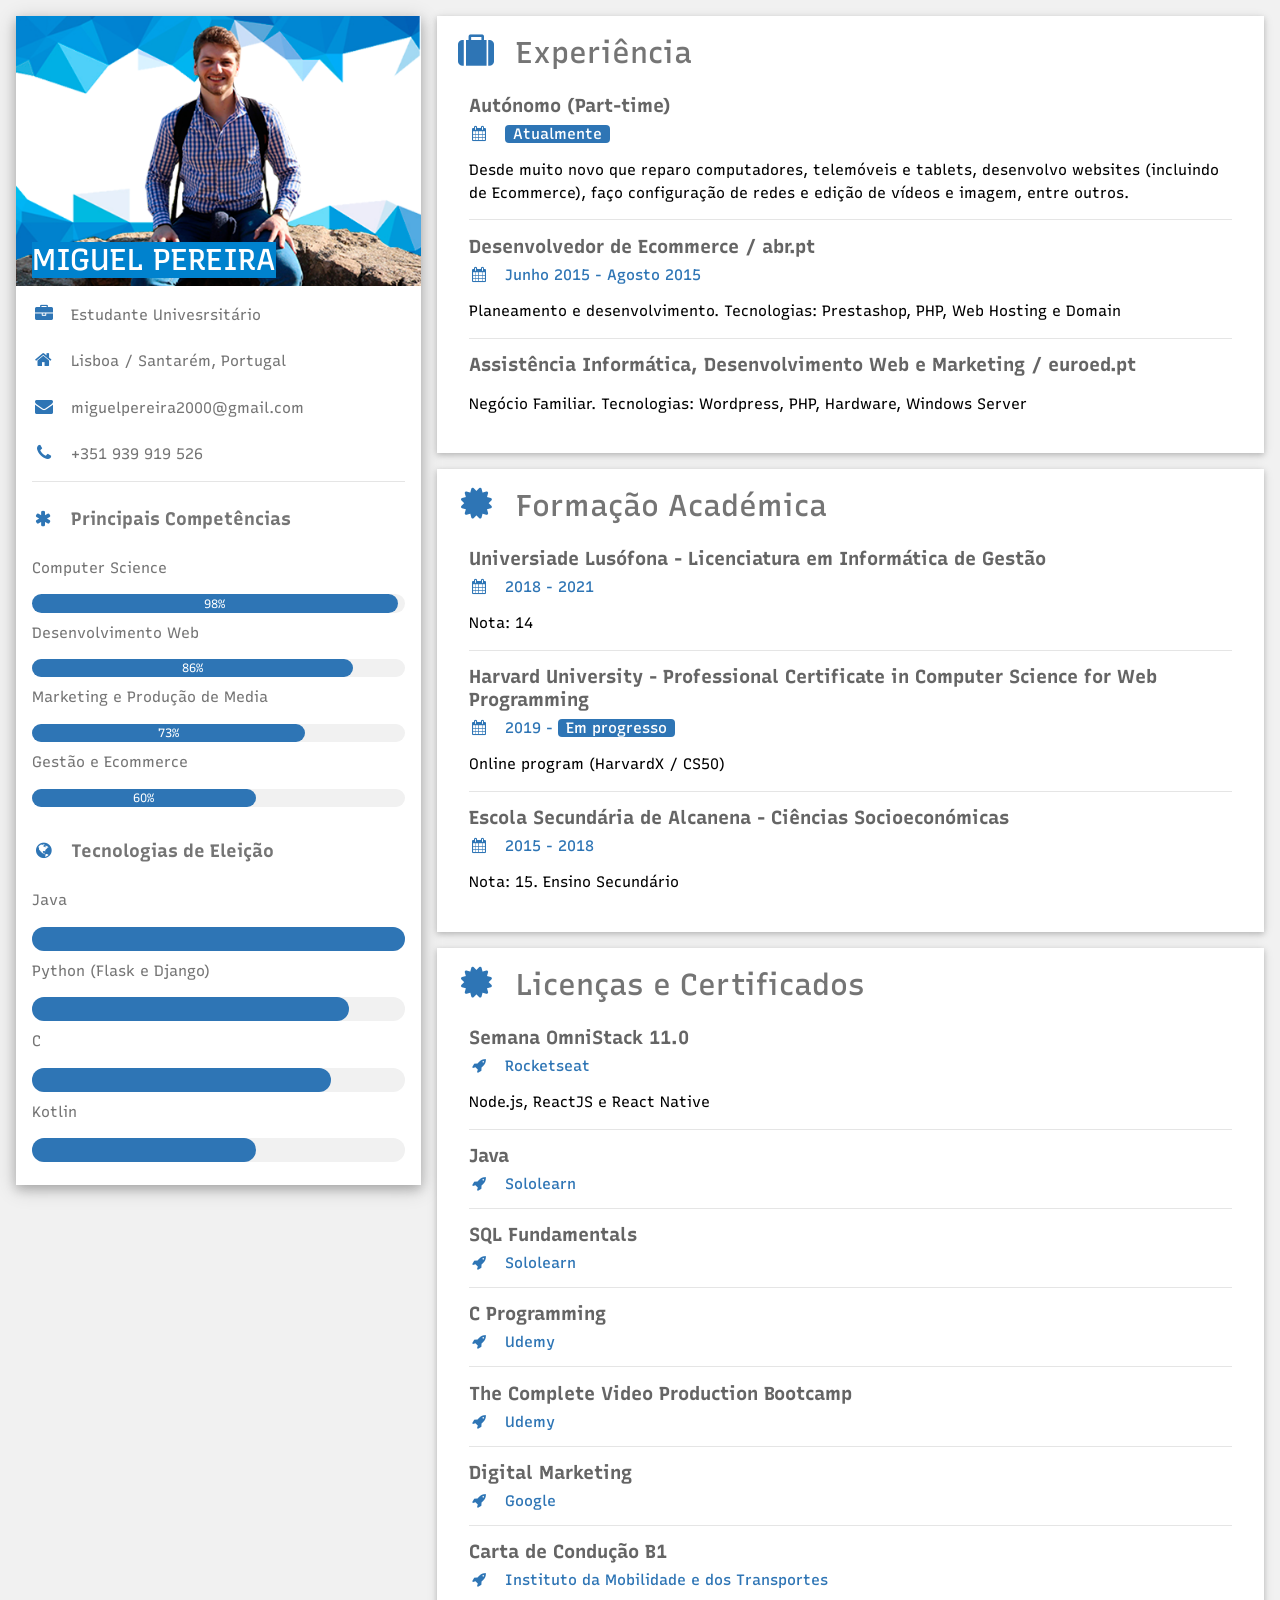
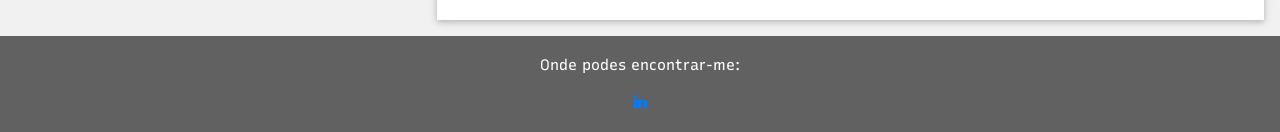
==== index.html @ 15b20c0c "resume" ====
<!DOCTYPE html>
<html>
<title>Miguel Pereira - Resume</title>
<meta charset="UTF-8">
<meta name="viewport" content="width=device-width, initial-scale=1">
<link rel="stylesheet" href="style/w3.css">
<link rel="shortcut icon" href="images/favicon.ico">
<link rel='stylesheet' href="https://fonts.googleapis.com/css?family=Recursive">
<link rel="stylesheet" href="https://cdnjs.cloudflare.com/ajax/libs/font-awesome/4.7.0/css/font-awesome.min.css">
<link rel="stylesheet" href="https://maxcdn.bootstrapcdn.com/bootstrap/4.0.0/css/bootstrap.min.css"
  integrity="sha384-Gn5384xqQ1aoWXA+058RXPxPg6fy4IWvTNh0E263XmFcJlSAwiGgFAW/dAiS6JXm" crossorigin="anonymous">

<style>
  html,
  body,
  h1,
  h2,
  h3,
  h4,
  h5,
  h6 {
    font-family: "Recursive", sans-serif
  }
</style>

<body class="w3-light-grey">

  <!-- Page Container -->
  <div class="w3-content w3-margin-top" style="max-width:1400px;">

    <!-- The Grid -->
    <div class="w3-row-padding">

      <!-- Left Column -->
      <div class="w3-third">

        <div class="w3-white w3-text-grey w3-card-4">
          <div class="w3-display-container">
            <img src="images/avatar.png" style="width:100%" alt="Avatar">
            <div class="w3-display-bottomleft w3-container w3-text-white">
              <h2 style="background-color:#0082CE;">MIGUEL PEREIRA</h2>
            </div>
          </div>
          <div class="w3-container" style="padding-top: 1vh;">
            <p><i class="fa fa-briefcase fa-fw w3-margin-right w3-large w3-text-blue"></i>Estudante Univesrsitário</p>
            <p><i class="fa fa-home fa-fw w3-margin-right w3-large w3-text-blue"></i>Lisboa / Santarém, Portugal</p>
            <p><i class="fa fa-envelope fa-fw w3-margin-right w3-large w3-text-blue"></i>miguelpereira2000@gmail.com</p>
            <p><i class="fa fa-phone fa-fw w3-margin-right w3-large w3-text-blue"></i>+351 939 919 526</p>
            <hr>

            <p class="w3-large"><b><i class="fa fa-asterisk fa-fw w3-margin-right w3-text-blue"></i>Principais
                Competências</b></p>
            <p>Computer Science</p>
            <div class="w3-light-grey w3-round-xlarge w3-small">
              <div class="w3-container w3-center w3-round-xlarge w3-blue" style="width:98%">98%</div>
            </div>
            <p>Desenvolvimento Web</p>
            <div class="w3-light-grey w3-round-xlarge w3-small">
              <div class="w3-container w3-center w3-round-xlarge w3-blue" style="width:86%">
                <div class="w3-center w3-text-white">86%</div>
              </div>
            </div>
            <p>Marketing e Produção de Media</p>
            <div class="w3-light-grey w3-round-xlarge w3-small">
              <div class="w3-container w3-center w3-round-xlarge w3-blue" style="width:73%">73%</div>
            </div>
            <p>Gestão e Ecommerce</p>
            <div class="w3-light-grey w3-round-xlarge w3-small">
              <div class="w3-container w3-center w3-round-xlarge w3-blue" style="width:60%">60%</div>
            </div>
            <br>

            <p class="w3-large w3-text-theme"><b><i
                  class="fa fa-globe fa-fw w3-margin-right w3-text-blue"></i>Tecnologias de Eleição</b></p>
            <p>Java</p>
            <div class="w3-light-grey w3-round-xlarge">
              <div class="w3-round-xlarge w3-blue" style="height:24px;width:100%"></div>
            </div>
            <p>Python (Flask e Django)</p>
            <div class="w3-light-grey w3-round-xlarge">
              <div class="w3-round-xlarge w3-blue" style="height:24px;width:85%"></div>
            </div>
            <p>C</p>
            <div class="w3-light-grey w3-round-xlarge">
              <div class="w3-round-xlarge w3-blue" style="height:24px;width:80%"></div>
            </div>
            <p>Kotlin</p>
            <div class="w3-light-grey w3-round-xlarge">
              <div class="w3-round-xlarge w3-blue" style="height:24px;width:60%"></div>
            </div>
            <br>
          </div>
        </div><br>

        <!-- End Left Column -->
      </div>

      <!-- Right Column -->
      <div class="w3-twothird">

        <div class="w3-container w3-card w3-white w3-margin-bottom">
          <h2 class="w3-text-grey w3-padding-16"><i
              class="fa fa-suitcase fa-fw w3-margin-right w3-xxlarge w3-text-blue"></i>Experiência</h2>
          <div class="w3-container">
            <h5 class="w3-opacity"><b>Autónomo (Part-time)</b></h5>
            <h6 class="w3-text-blue"><i class="fa fa-calendar fa-fw w3-margin-right"></i><span
                class="w3-tag w3-blue w3-round">Atualmente</span></h6>
            <p>Desde muito novo que reparo computadores, telemóveis e tablets, desenvolvo websites (incluindo de
              Ecommerce), faço configuração de redes e edição de vídeos e imagem, entre outros.</p>
            <hr>
          </div>
          <div class="w3-container">
            <h5 class="w3-opacity"><b>Desenvolvedor de Ecommerce / abr.pt</b></h5>
            <h6 class="w3-text-blue"><i class="fa fa-calendar fa-fw w3-margin-right"></i>Junho 2015 - Agosto 2015</h6>
            <p>Planeamento e desenvolvimento. Tecnologias: Prestashop, PHP, Web Hosting e Domain</p>
            <hr>
          </div>
          <div class="w3-container">
            <h5 class="w3-opacity"><b>Assistência Informática, Desenvolvimento Web e Marketing / euroed.pt</b></h5>
            <p>Negócio Familiar. Tecnologias: Wordpress, PHP, Hardware, Windows Server</p><br>
          </div>
        </div>

        <div class="w3-container w3-card w3-white w3-margin-bottom">
          <h2 class="w3-text-grey w3-padding-16"><i
              class="fa fa-certificate fa-fw w3-margin-right w3-xxlarge w3-text-blue"></i>Formação Académica</h2>
          <div class="w3-container">
            <h5 class="w3-opacity"><b>Universiade Lusófona - Licenciatura em Informática de Gestão</b></h5>
            <h6 class="w3-text-blue"><i class="fa fa-calendar fa-fw w3-margin-right"></i>2018 - 2021</h6>
            <p>Nota: 14</p>
            <hr>
          </div>
          <div class="w3-container">
            <h5 class="w3-opacity"><b>Harvard University - Professional Certificate in Computer Science for Web
                Programming</b></h5>
            <h6 class="w3-text-blue"><i class="fa fa-calendar fa-fw w3-margin-right"></i>2019 - <span
                class="w3-tag w3-blue w3-round">Em progresso</span></h6>
            <p>Online program (HarvardX / CS50)</p>
            <hr>
          </div>
          <div class="w3-container">
            <h5 class="w3-opacity"><b>Escola Secundária de Alcanena - Ciências Socioeconómicas</b></h5>
            <h6 class="w3-text-blue"><i class="fa fa-calendar fa-fw w3-margin-right"></i>2015 - 2018</h6>
            <p>Nota: 15. Ensino Secundário</p><br>
          </div>
        </div>
          <div class="w3-container w3-card w3-white">
            <h2 class="w3-text-grey w3-padding-16"><i
                class="fa fa-certificate fa-fw w3-margin-right w3-xxlarge w3-text-blue"></i>Licenças e Certificados</h2>
            <div class="w3-container">
              <h5 class="w3-opacity"><b>Semana OmniStack 11.0</b></h5>
              <h6 class="w3-text-blue"><i class="fa fa-rocket fa-fw w3-margin-right"></i>Rocketseat</h6>
              <p>Node.js, ReactJS e React Native</p>
              <hr>
            </div>
            <div class="w3-container">

              <h5 class="w3-opacity"><b>Java</b></h5>
              <h6 class="w3-text-blue"><i class="fa fa-rocket fa-fw w3-margin-right"></i>Sololearn</h6>
              <hr>

            </div>
            <div class="w3-container">

              <h5 class="w3-opacity"><b>SQL Fundamentals</b></h5>
              <h6 class="w3-text-blue"><i class="fa fa-rocket fa-fw w3-margin-right"></i>Sololearn</h6>
              <hr>

            </div>
            <div class="w3-container">

              <h5 class="w3-opacity"><b>C Programming</b></h5>
              <h6 class="w3-text-blue"><i class="fa fa-rocket fa-fw w3-margin-right"></i>Udemy</h6>
              <hr>

            </div>
            <div class="w3-container">

              <h5 class="w3-opacity"><b>The Complete Video Production Bootcamp</b></h5>
              <h6 class="w3-text-blue"><i class="fa fa-rocket fa-fw w3-margin-right"></i>Udemy</h6>
              <hr>

            </div>
            <div class="w3-container">

              <h5 class="w3-opacity"><b>Digital Marketing</b></h5>
              <h6 class="w3-text-blue"><i class="fa fa-rocket fa-fw w3-margin-right"></i>Google</h6>
              <hr>

            </div>
            <div class="w3-container">

              <h5 class="w3-opacity"><b>Carta de Condução B1</b></h5>
              <h6 class="w3-text-blue"><i class="fa fa-rocket fa-fw w3-margin-right"></i>Instituto da
                Mobilidade e dos
                Transportes</h6><br>

            </div>
          </div>
        </div>
        <!-- End Right Column -->
      </div>
      <!-- End Grid -->
    </div>

    <!-- End Page Container -->
  </div>

  <footer class="w3-container w3-dark-grey w3-center w3-margin-top" style="padding-top: 1vh; padding-bottom: 2vh;">
    <p>Onde podes encontrar-me:</p>
    <a href="https://www.linkedin.com/in/miguelduartepereira/">
      <i class="fa fa-linkedin w3-hover-opacity"></i>
    </a>
  </footer>

</body>

</html>
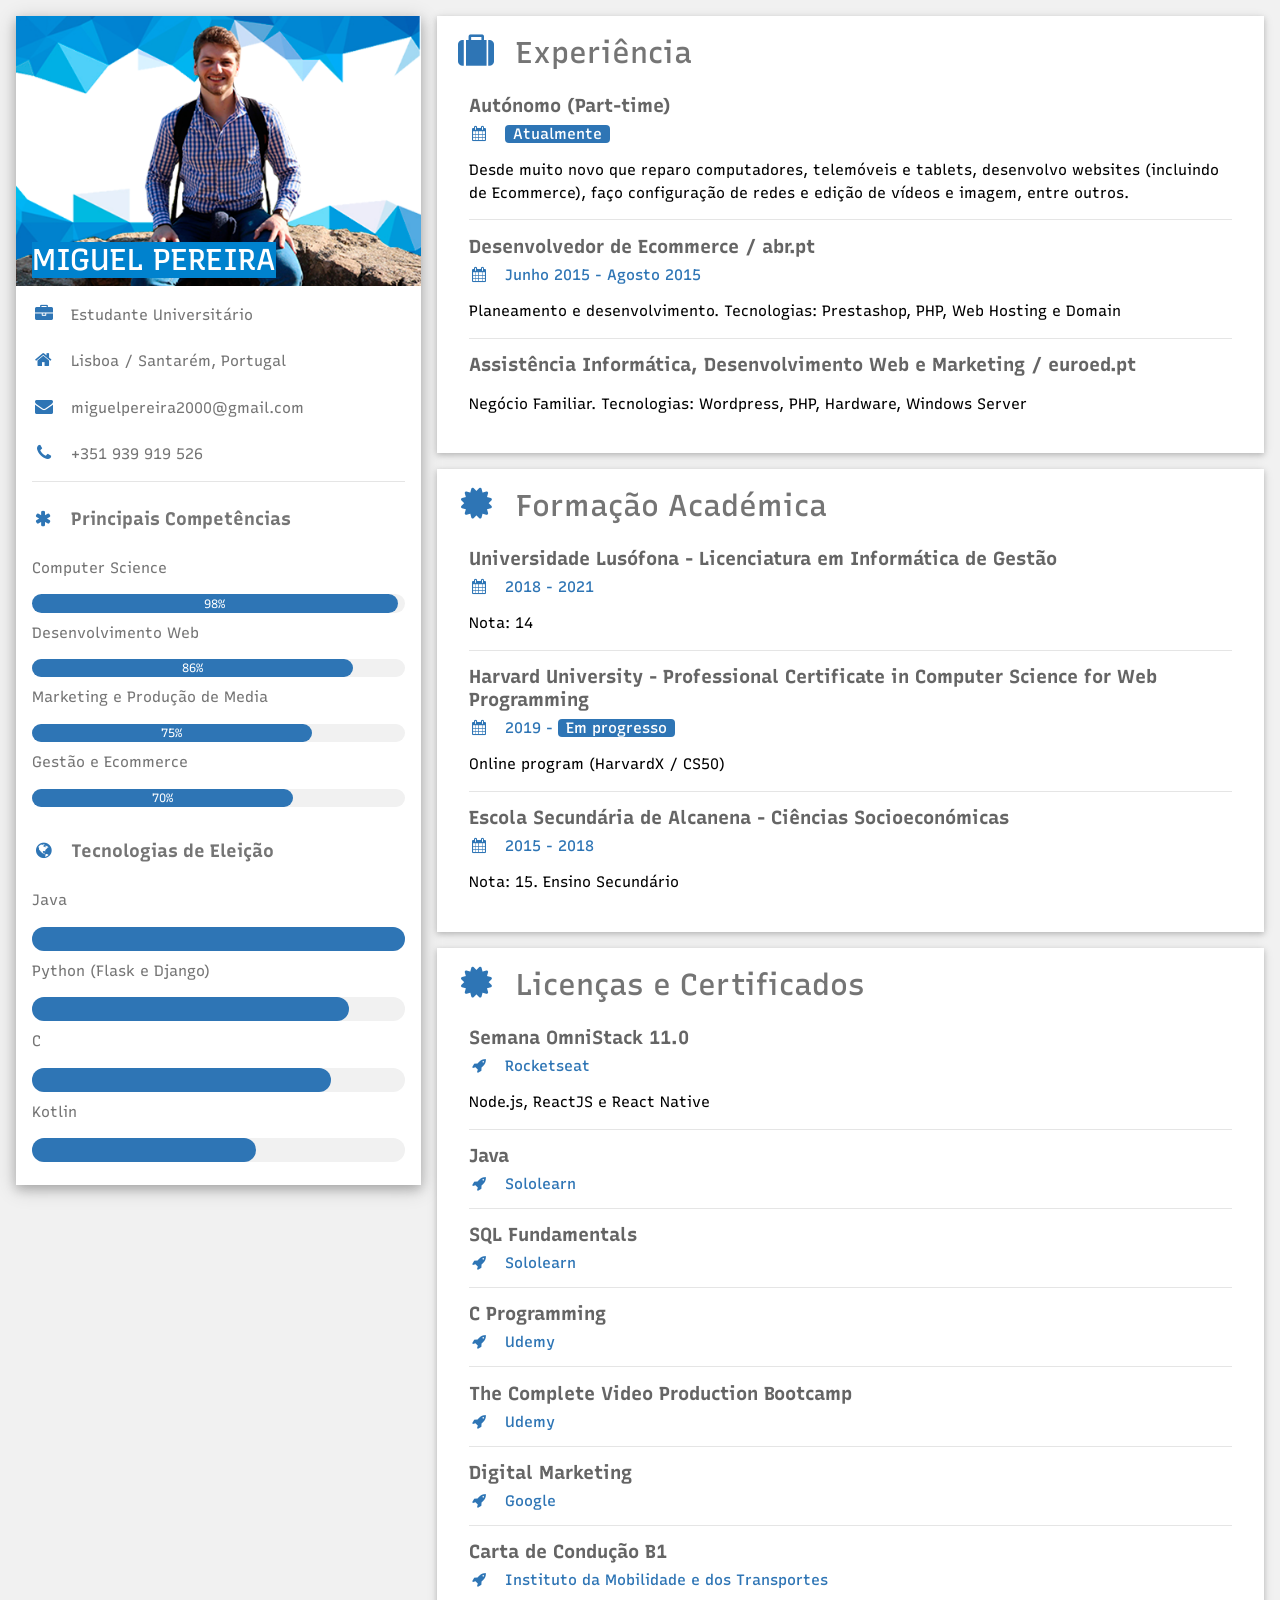
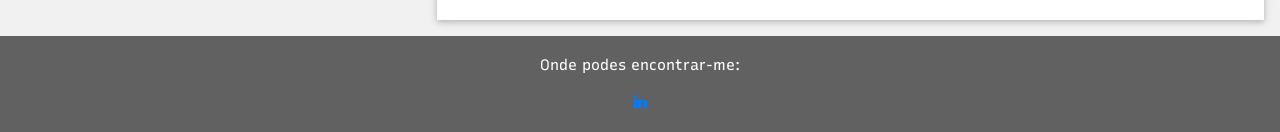
==== commit 9e7c0401: "correçoes" ====
--- a/index.html
+++ b/index.html
@@ -23,6 +23,20 @@
   }
 </style>
 
+<!--Start of Tawk.to Script-->
+<script type="text/javascript">
+  var Tawk_API=Tawk_API||{}, Tawk_LoadStart=new Date();
+  (function(){
+  var s1=document.createElement("script"),s0=document.getElementsByTagName("script")[0];
+  s1.async=true;
+  s1.src='https://embed.tawk.to/5f1e36ff5e51983a11f5d756/default';
+  s1.charset='UTF-8';
+  s1.setAttribute('crossorigin','*');
+  s0.parentNode.insertBefore(s1,s0);
+  })();
+  </script>
+  <!--End of Tawk.to Script-->
+
 <body class="w3-light-grey">
 
   <!-- Page Container -->
@@ -42,7 +56,7 @@
             </div>
           </div>
           <div class="w3-container" style="padding-top: 1vh;">
-            <p><i class="fa fa-briefcase fa-fw w3-margin-right w3-large w3-text-blue"></i>Estudante Univesrsitário</p>
+            <p><i class="fa fa-briefcase fa-fw w3-margin-right w3-large w3-text-blue"></i>Estudante Universitário</p>
             <p><i class="fa fa-home fa-fw w3-margin-right w3-large w3-text-blue"></i>Lisboa / Santarém, Portugal</p>
             <p><i class="fa fa-envelope fa-fw w3-margin-right w3-large w3-text-blue"></i>miguelpereira2000@gmail.com</p>
             <p><i class="fa fa-phone fa-fw w3-margin-right w3-large w3-text-blue"></i>+351 939 919 526</p>
@@ -62,11 +76,11 @@
             </div>
             <p>Marketing e Produção de Media</p>
             <div class="w3-light-grey w3-round-xlarge w3-small">
-              <div class="w3-container w3-center w3-round-xlarge w3-blue" style="width:73%">73%</div>
+              <div class="w3-container w3-center w3-round-xlarge w3-blue" style="width:75%">75%</div>
             </div>
             <p>Gestão e Ecommerce</p>
             <div class="w3-light-grey w3-round-xlarge w3-small">
-              <div class="w3-container w3-center w3-round-xlarge w3-blue" style="width:60%">60%</div>
+              <div class="w3-container w3-center w3-round-xlarge w3-blue" style="width:70%">70%</div>
             </div>
             <br>
 
@@ -125,7 +139,7 @@
           <h2 class="w3-text-grey w3-padding-16"><i
               class="fa fa-certificate fa-fw w3-margin-right w3-xxlarge w3-text-blue"></i>Formação Académica</h2>
           <div class="w3-container">
-            <h5 class="w3-opacity"><b>Universiade Lusófona - Licenciatura em Informática de Gestão</b></h5>
+            <h5 class="w3-opacity"><b>Universidade Lusófona - Licenciatura em Informática de Gestão</b></h5>
             <h6 class="w3-text-blue"><i class="fa fa-calendar fa-fw w3-margin-right"></i>2018 - 2021</h6>
             <p>Nota: 14</p>
             <hr>
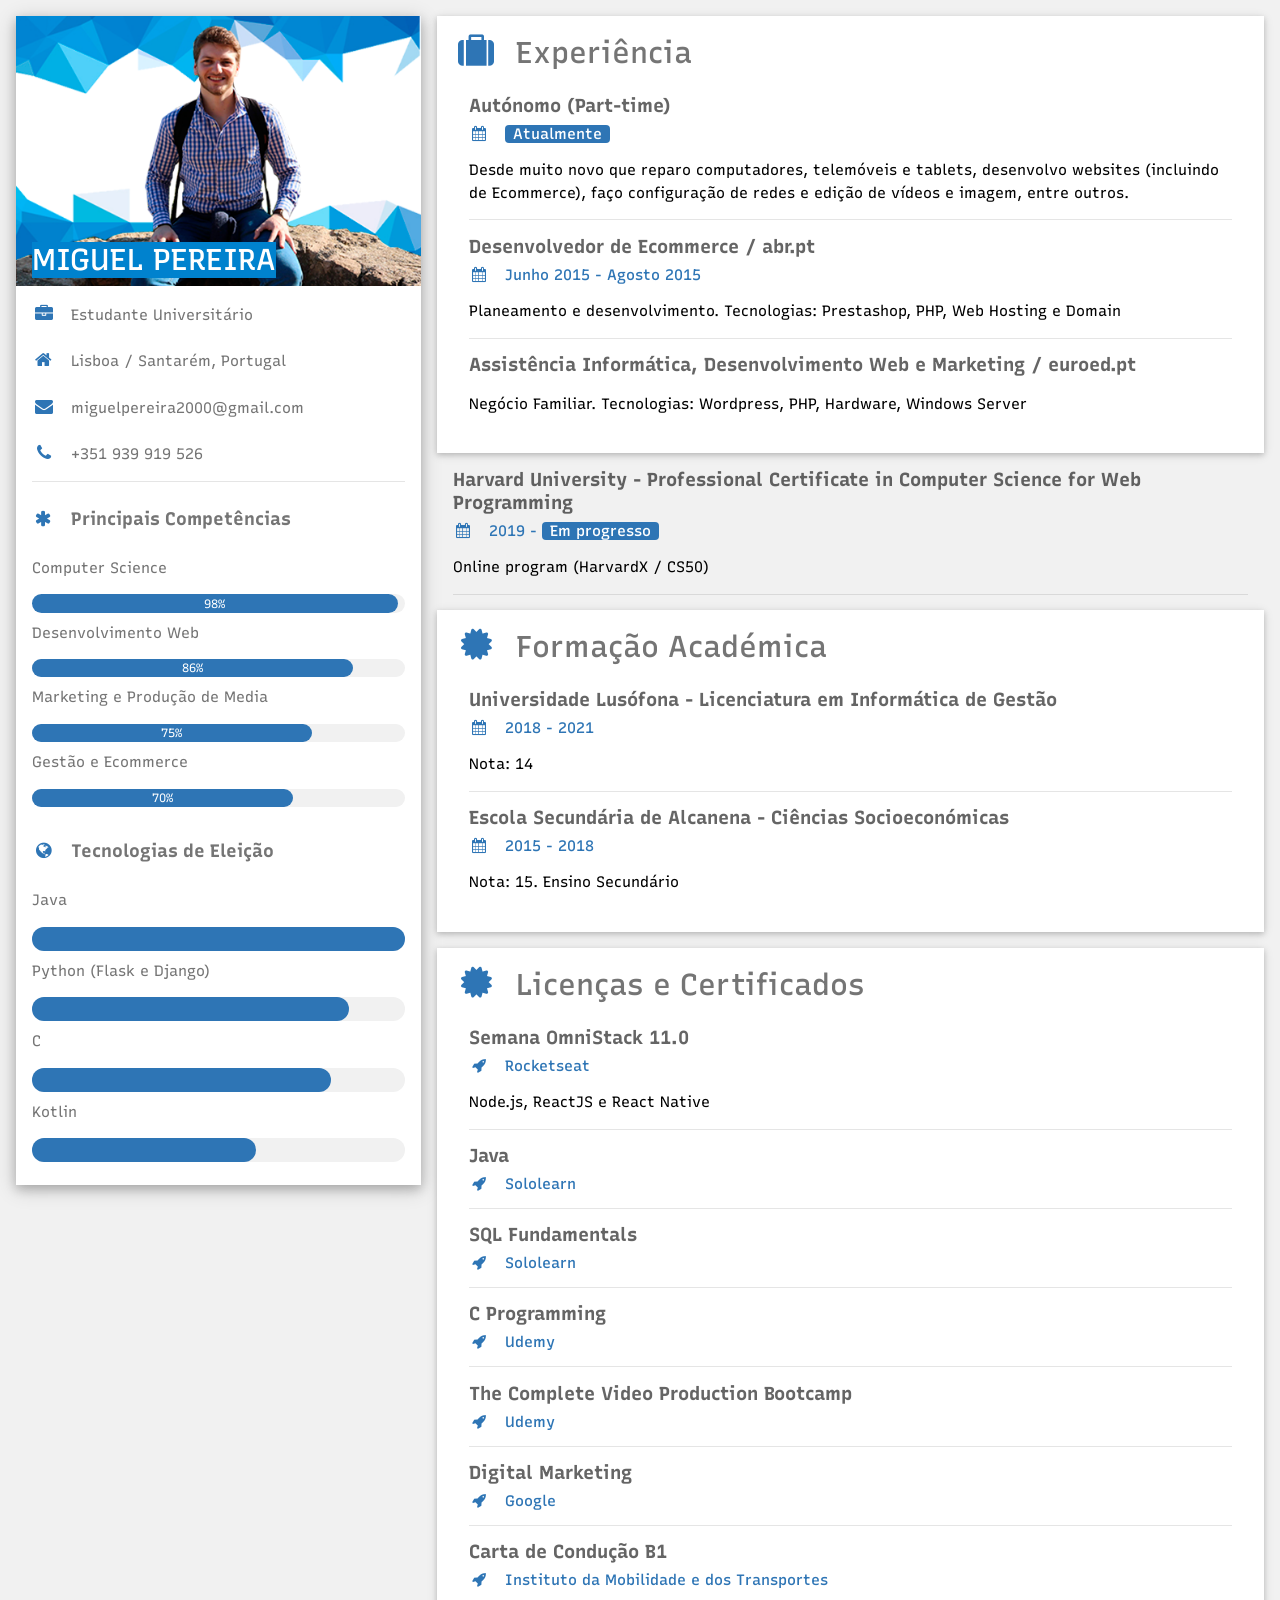
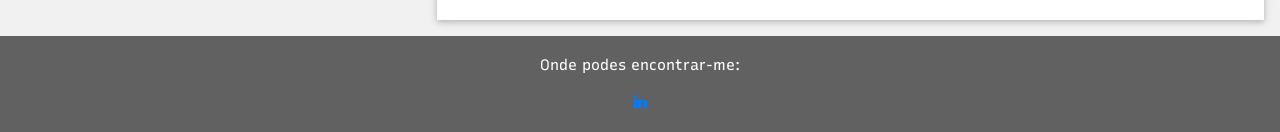
==== commit 9c38ce28: "ordenacao" ====
--- a/index.html
+++ b/index.html
@@ -25,17 +25,17 @@
 
 <!--Start of Tawk.to Script-->
 <script type="text/javascript">
-  var Tawk_API=Tawk_API||{}, Tawk_LoadStart=new Date();
-  (function(){
-  var s1=document.createElement("script"),s0=document.getElementsByTagName("script")[0];
-  s1.async=true;
-  s1.src='https://embed.tawk.to/5f1e36ff5e51983a11f5d756/default';
-  s1.charset='UTF-8';
-  s1.setAttribute('crossorigin','*');
-  s0.parentNode.insertBefore(s1,s0);
+  var Tawk_API = Tawk_API || {}, Tawk_LoadStart = new Date();
+  (function () {
+    var s1 = document.createElement("script"), s0 = document.getElementsByTagName("script")[0];
+    s1.async = true;
+    s1.src = 'https://embed.tawk.to/5f1e36ff5e51983a11f5d756/default';
+    s1.charset = 'UTF-8';
+    s1.setAttribute('crossorigin', '*');
+    s0.parentNode.insertBefore(s1, s0);
   })();
-  </script>
-  <!--End of Tawk.to Script-->
+</script>
+<!--End of Tawk.to Script-->
 
 <body class="w3-light-grey">
 
@@ -135,6 +135,14 @@
           </div>
         </div>
 
+        <div class="w3-container">
+          <h5 class="w3-opacity"><b>Harvard University - Professional Certificate in Computer Science for Web
+              Programming</b></h5>
+          <h6 class="w3-text-blue"><i class="fa fa-calendar fa-fw w3-margin-right"></i>2019 - <span
+              class="w3-tag w3-blue w3-round">Em progresso</span></h6>
+          <p>Online program (HarvardX / CS50)</p>
+          <hr>
+        </div>
         <div class="w3-container w3-card w3-white w3-margin-bottom">
           <h2 class="w3-text-grey w3-padding-16"><i
               class="fa fa-certificate fa-fw w3-margin-right w3-xxlarge w3-text-blue"></i>Formação Académica</h2>
@@ -145,79 +153,71 @@
             <hr>
           </div>
           <div class="w3-container">
-            <h5 class="w3-opacity"><b>Harvard University - Professional Certificate in Computer Science for Web
-                Programming</b></h5>
-            <h6 class="w3-text-blue"><i class="fa fa-calendar fa-fw w3-margin-right"></i>2019 - <span
-                class="w3-tag w3-blue w3-round">Em progresso</span></h6>
-            <p>Online program (HarvardX / CS50)</p>
-            <hr>
-          </div>
-          <div class="w3-container">
             <h5 class="w3-opacity"><b>Escola Secundária de Alcanena - Ciências Socioeconómicas</b></h5>
             <h6 class="w3-text-blue"><i class="fa fa-calendar fa-fw w3-margin-right"></i>2015 - 2018</h6>
             <p>Nota: 15. Ensino Secundário</p><br>
           </div>
         </div>
-          <div class="w3-container w3-card w3-white">
-            <h2 class="w3-text-grey w3-padding-16"><i
-                class="fa fa-certificate fa-fw w3-margin-right w3-xxlarge w3-text-blue"></i>Licenças e Certificados</h2>
-            <div class="w3-container">
-              <h5 class="w3-opacity"><b>Semana OmniStack 11.0</b></h5>
-              <h6 class="w3-text-blue"><i class="fa fa-rocket fa-fw w3-margin-right"></i>Rocketseat</h6>
-              <p>Node.js, ReactJS e React Native</p>
-              <hr>
-            </div>
-            <div class="w3-container">
-
-              <h5 class="w3-opacity"><b>Java</b></h5>
-              <h6 class="w3-text-blue"><i class="fa fa-rocket fa-fw w3-margin-right"></i>Sololearn</h6>
-              <hr>
-
-            </div>
-            <div class="w3-container">
-
-              <h5 class="w3-opacity"><b>SQL Fundamentals</b></h5>
-              <h6 class="w3-text-blue"><i class="fa fa-rocket fa-fw w3-margin-right"></i>Sololearn</h6>
-              <hr>
-
-            </div>
-            <div class="w3-container">
-
-              <h5 class="w3-opacity"><b>C Programming</b></h5>
-              <h6 class="w3-text-blue"><i class="fa fa-rocket fa-fw w3-margin-right"></i>Udemy</h6>
-              <hr>
-
-            </div>
-            <div class="w3-container">
-
-              <h5 class="w3-opacity"><b>The Complete Video Production Bootcamp</b></h5>
-              <h6 class="w3-text-blue"><i class="fa fa-rocket fa-fw w3-margin-right"></i>Udemy</h6>
-              <hr>
-
-            </div>
-            <div class="w3-container">
-
-              <h5 class="w3-opacity"><b>Digital Marketing</b></h5>
-              <h6 class="w3-text-blue"><i class="fa fa-rocket fa-fw w3-margin-right"></i>Google</h6>
-              <hr>
-
-            </div>
-            <div class="w3-container">
-
-              <h5 class="w3-opacity"><b>Carta de Condução B1</b></h5>
-              <h6 class="w3-text-blue"><i class="fa fa-rocket fa-fw w3-margin-right"></i>Instituto da
-                Mobilidade e dos
-                Transportes</h6><br>
-
-            </div>
-          </div>
-        </div>
-        <!-- End Right Column -->
+        <div class="w3-container w3-card w3-white">
+          <h2 class="w3-text-grey w3-padding-16"><i
+              class="fa fa-certificate fa-fw w3-margin-right w3-xxlarge w3-text-blue"></i>Licenças e Certificados</h2>
+          <div class="w3-container">
+            <h5 class="w3-opacity"><b>Semana OmniStack 11.0</b></h5>
+            <h6 class="w3-text-blue"><i class="fa fa-rocket fa-fw w3-margin-right"></i>Rocketseat</h6>
+            <p>Node.js, ReactJS e React Native</p>
+            <hr>
+          </div>
+          <div class="w3-container">
+
+            <h5 class="w3-opacity"><b>Java</b></h5>
+            <h6 class="w3-text-blue"><i class="fa fa-rocket fa-fw w3-margin-right"></i>Sololearn</h6>
+            <hr>
+
+          </div>
+          <div class="w3-container">
+
+            <h5 class="w3-opacity"><b>SQL Fundamentals</b></h5>
+            <h6 class="w3-text-blue"><i class="fa fa-rocket fa-fw w3-margin-right"></i>Sololearn</h6>
+            <hr>
+
+          </div>
+          <div class="w3-container">
+
+            <h5 class="w3-opacity"><b>C Programming</b></h5>
+            <h6 class="w3-text-blue"><i class="fa fa-rocket fa-fw w3-margin-right"></i>Udemy</h6>
+            <hr>
+
+          </div>
+          <div class="w3-container">
+
+            <h5 class="w3-opacity"><b>The Complete Video Production Bootcamp</b></h5>
+            <h6 class="w3-text-blue"><i class="fa fa-rocket fa-fw w3-margin-right"></i>Udemy</h6>
+            <hr>
+
+          </div>
+          <div class="w3-container">
+
+            <h5 class="w3-opacity"><b>Digital Marketing</b></h5>
+            <h6 class="w3-text-blue"><i class="fa fa-rocket fa-fw w3-margin-right"></i>Google</h6>
+            <hr>
+
+          </div>
+          <div class="w3-container">
+
+            <h5 class="w3-opacity"><b>Carta de Condução B1</b></h5>
+            <h6 class="w3-text-blue"><i class="fa fa-rocket fa-fw w3-margin-right"></i>Instituto da
+              Mobilidade e dos
+              Transportes</h6><br>
+
+          </div>
+        </div>
       </div>
-      <!-- End Grid -->
+      <!-- End Right Column -->
     </div>
-
-    <!-- End Page Container -->
+    <!-- End Grid -->
+  </div>
+
+  <!-- End Page Container -->
   </div>
 
   <footer class="w3-container w3-dark-grey w3-center w3-margin-top" style="padding-top: 1vh; padding-bottom: 2vh;">
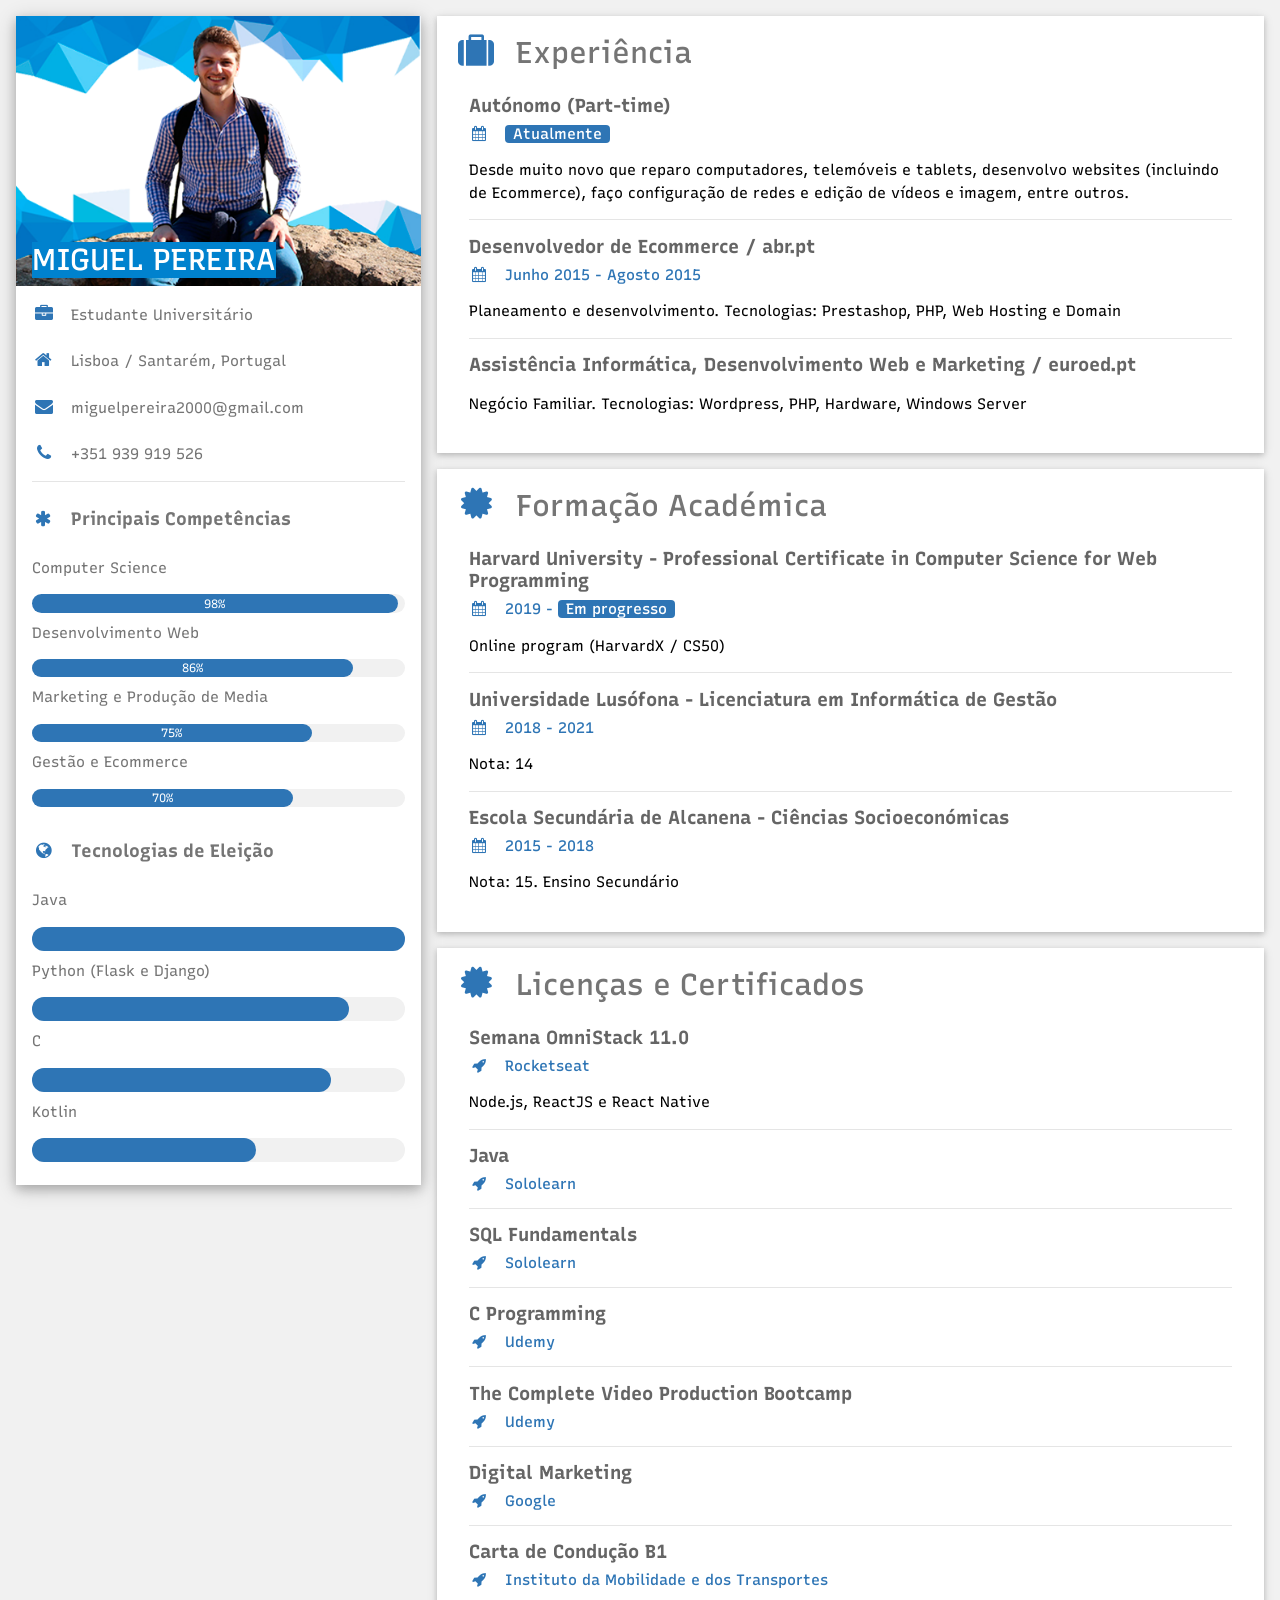
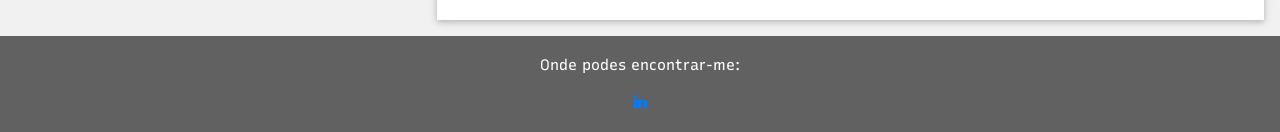
==== commit c22fe083: "fix" ====
--- a/index.html
+++ b/index.html
@@ -135,17 +135,18 @@
           </div>
         </div>
 
-        <div class="w3-container">
-          <h5 class="w3-opacity"><b>Harvard University - Professional Certificate in Computer Science for Web
-              Programming</b></h5>
-          <h6 class="w3-text-blue"><i class="fa fa-calendar fa-fw w3-margin-right"></i>2019 - <span
-              class="w3-tag w3-blue w3-round">Em progresso</span></h6>
-          <p>Online program (HarvardX / CS50)</p>
-          <hr>
-        </div>
+
         <div class="w3-container w3-card w3-white w3-margin-bottom">
           <h2 class="w3-text-grey w3-padding-16"><i
               class="fa fa-certificate fa-fw w3-margin-right w3-xxlarge w3-text-blue"></i>Formação Académica</h2>
+          <div class="w3-container">
+            <h5 class="w3-opacity"><b>Harvard University - Professional Certificate in Computer Science for Web
+                Programming</b></h5>
+            <h6 class="w3-text-blue"><i class="fa fa-calendar fa-fw w3-margin-right"></i>2019 - <span
+                class="w3-tag w3-blue w3-round">Em progresso</span></h6>
+            <p>Online program (HarvardX / CS50)</p>
+            <hr>
+          </div>
           <div class="w3-container">
             <h5 class="w3-opacity"><b>Universidade Lusófona - Licenciatura em Informática de Gestão</b></h5>
             <h6 class="w3-text-blue"><i class="fa fa-calendar fa-fw w3-margin-right"></i>2018 - 2021</h6>
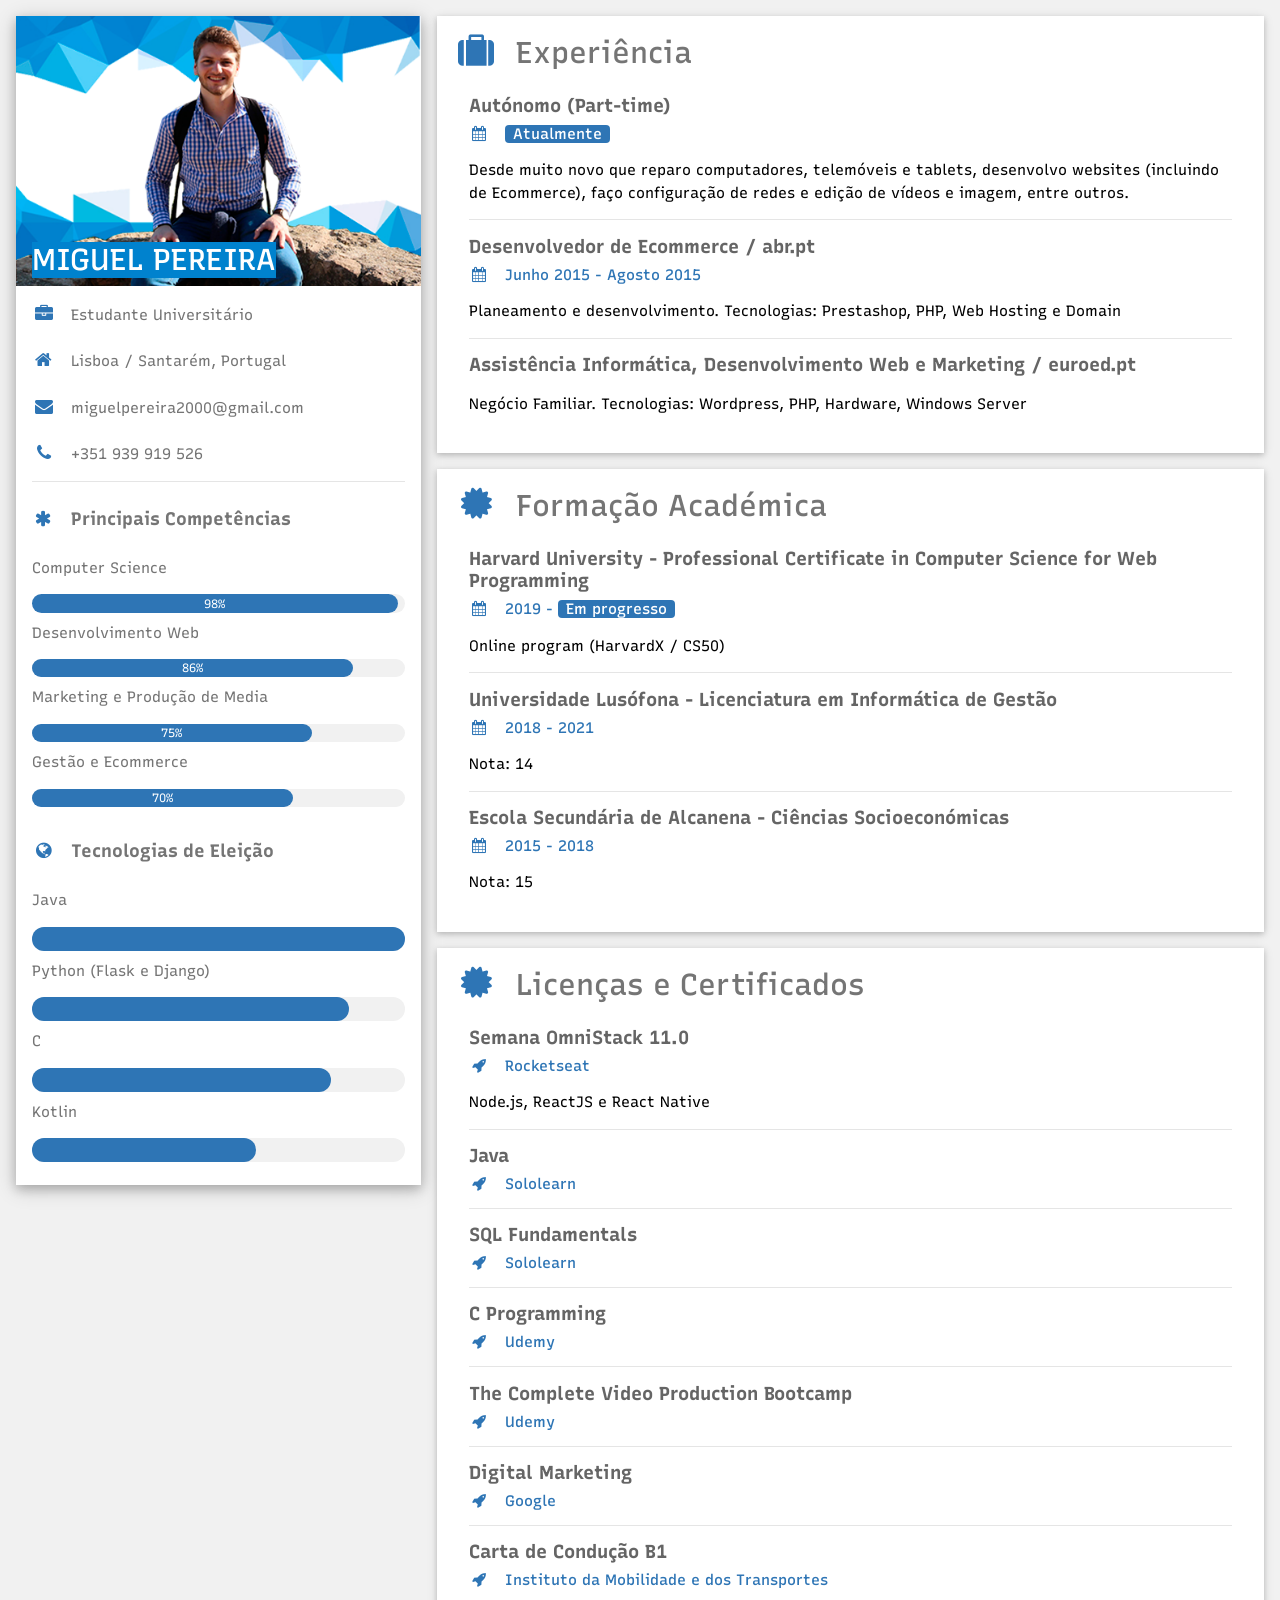
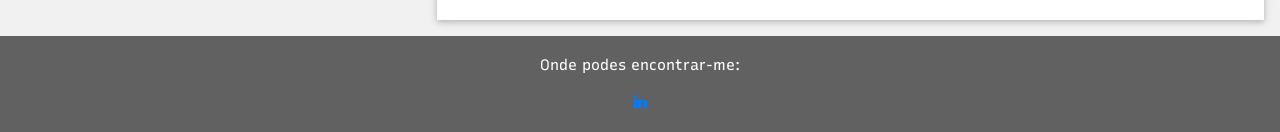
==== commit 7a9dacf0: "fix" ====
--- a/index.html
+++ b/index.html
@@ -156,7 +156,7 @@
           <div class="w3-container">
             <h5 class="w3-opacity"><b>Escola Secundária de Alcanena - Ciências Socioeconómicas</b></h5>
             <h6 class="w3-text-blue"><i class="fa fa-calendar fa-fw w3-margin-right"></i>2015 - 2018</h6>
-            <p>Nota: 15. Ensino Secundário</p><br>
+            <p>Nota: 15</p><br>
           </div>
         </div>
         <div class="w3-container w3-card w3-white">
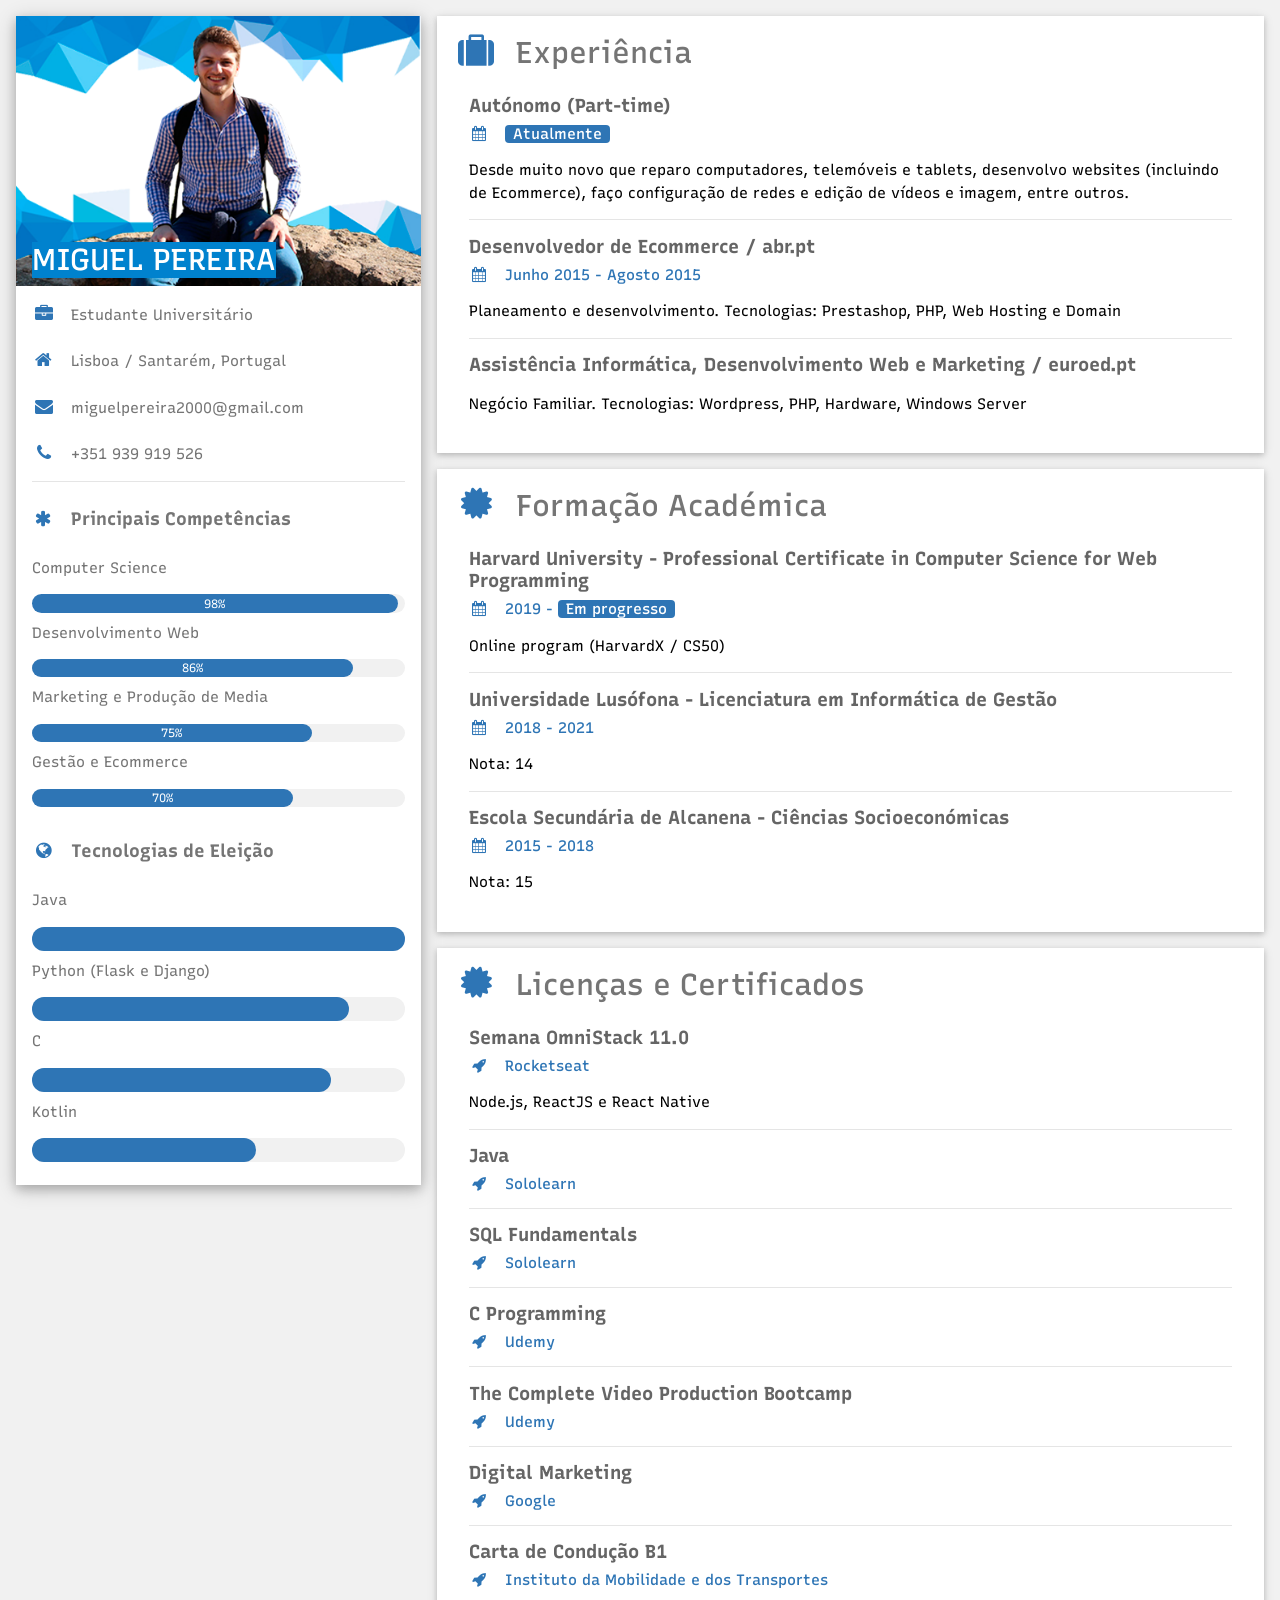
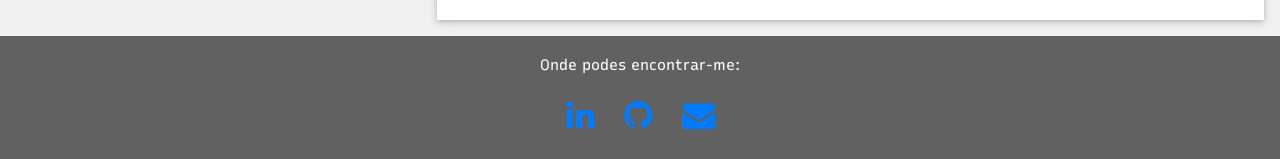
==== commit cefbafce: "footer edit" ====
--- a/index.html
+++ b/index.html
@@ -7,226 +7,226 @@
 <link rel="shortcut icon" href="images/favicon.ico">
 <link rel='stylesheet' href="https://fonts.googleapis.com/css?family=Recursive">
 <link rel="stylesheet" href="https://cdnjs.cloudflare.com/ajax/libs/font-awesome/4.7.0/css/font-awesome.min.css">
-<link rel="stylesheet" href="https://maxcdn.bootstrapcdn.com/bootstrap/4.0.0/css/bootstrap.min.css"
-  integrity="sha384-Gn5384xqQ1aoWXA+058RXPxPg6fy4IWvTNh0E263XmFcJlSAwiGgFAW/dAiS6JXm" crossorigin="anonymous">
+<link rel="stylesheet" href="https://maxcdn.bootstrapcdn.com/bootstrap/4.0.0/css/bootstrap.min.css" integrity="sha384-Gn5384xqQ1aoWXA+058RXPxPg6fy4IWvTNh0E263XmFcJlSAwiGgFAW/dAiS6JXm" crossorigin="anonymous">
 
 <style>
-  html,
-  body,
-  h1,
-  h2,
-  h3,
-  h4,
-  h5,
-  h6 {
-    font-family: "Recursive", sans-serif
-  }
+    html,
+    body,
+    h1,
+    h2,
+    h3,
+    h4,
+    h5,
+    h6 {
+        font-family: "Recursive", sans-serif
+    }
 </style>
 
 <!--Start of Tawk.to Script-->
 <script type="text/javascript">
-  var Tawk_API = Tawk_API || {}, Tawk_LoadStart = new Date();
-  (function () {
-    var s1 = document.createElement("script"), s0 = document.getElementsByTagName("script")[0];
-    s1.async = true;
-    s1.src = 'https://embed.tawk.to/5f1e36ff5e51983a11f5d756/default';
-    s1.charset = 'UTF-8';
-    s1.setAttribute('crossorigin', '*');
-    s0.parentNode.insertBefore(s1, s0);
-  })();
+    var Tawk_API = Tawk_API || {},
+        Tawk_LoadStart = new Date();
+    (function() {
+        var s1 = document.createElement("script"),
+            s0 = document.getElementsByTagName("script")[0];
+        s1.async = true;
+        s1.src = 'https://embed.tawk.to/5f1e36ff5e51983a11f5d756/default';
+        s1.charset = 'UTF-8';
+        s1.setAttribute('crossorigin', '*');
+        s0.parentNode.insertBefore(s1, s0);
+    })();
 </script>
 <!--End of Tawk.to Script-->
 
 <body class="w3-light-grey">
 
-  <!-- Page Container -->
-  <div class="w3-content w3-margin-top" style="max-width:1400px;">
-
-    <!-- The Grid -->
-    <div class="w3-row-padding">
-
-      <!-- Left Column -->
-      <div class="w3-third">
-
-        <div class="w3-white w3-text-grey w3-card-4">
-          <div class="w3-display-container">
-            <img src="images/avatar.png" style="width:100%" alt="Avatar">
-            <div class="w3-display-bottomleft w3-container w3-text-white">
-              <h2 style="background-color:#0082CE;">MIGUEL PEREIRA</h2>
+    <!-- Page Container -->
+    <div class="w3-content w3-margin-top" style="max-width:1400px;">
+
+        <!-- The Grid -->
+        <div class="w3-row-padding">
+
+            <!-- Left Column -->
+            <div class="w3-third">
+
+                <div class="w3-white w3-text-grey w3-card-4">
+                    <div class="w3-display-container">
+                        <img src="images/avatar.png" style="width:100%" alt="Avatar">
+                        <div class="w3-display-bottomleft w3-container w3-text-white">
+                            <h2 style="background-color:#0082CE;">MIGUEL PEREIRA</h2>
+                        </div>
+                    </div>
+                    <div class="w3-container" style="padding-top: 1vh;">
+                        <p><i class="fa fa-briefcase fa-fw w3-margin-right w3-large w3-text-blue"></i>Estudante Universitário</p>
+                        <p><i class="fa fa-home fa-fw w3-margin-right w3-large w3-text-blue"></i>Lisboa / Santarém, Portugal</p>
+                        <p><i class="fa fa-envelope fa-fw w3-margin-right w3-large w3-text-blue"></i>miguelpereira2000@gmail.com</p>
+                        <p><i class="fa fa-phone fa-fw w3-margin-right w3-large w3-text-blue"></i>+351 939 919 526</p>
+                        <hr>
+
+                        <p class="w3-large"><b><i class="fa fa-asterisk fa-fw w3-margin-right w3-text-blue"></i>Principais
+                Competências</b></p>
+                        <p>Computer Science</p>
+                        <div class="w3-light-grey w3-round-xlarge w3-small">
+                            <div class="w3-container w3-center w3-round-xlarge w3-blue" style="width:98%">98%</div>
+                        </div>
+                        <p>Desenvolvimento Web</p>
+                        <div class="w3-light-grey w3-round-xlarge w3-small">
+                            <div class="w3-container w3-center w3-round-xlarge w3-blue" style="width:86%">
+                                <div class="w3-center w3-text-white">86%</div>
+                            </div>
+                        </div>
+                        <p>Marketing e Produção de Media</p>
+                        <div class="w3-light-grey w3-round-xlarge w3-small">
+                            <div class="w3-container w3-center w3-round-xlarge w3-blue" style="width:75%">75%</div>
+                        </div>
+                        <p>Gestão e Ecommerce</p>
+                        <div class="w3-light-grey w3-round-xlarge w3-small">
+                            <div class="w3-container w3-center w3-round-xlarge w3-blue" style="width:70%">70%</div>
+                        </div>
+                        <br>
+
+                        <p class="w3-large w3-text-theme"><b><i
+                  class="fa fa-globe fa-fw w3-margin-right w3-text-blue"></i>Tecnologias de Eleição</b></p>
+                        <p>Java</p>
+                        <div class="w3-light-grey w3-round-xlarge">
+                            <div class="w3-round-xlarge w3-blue" style="height:24px;width:100%"></div>
+                        </div>
+                        <p>Python (Flask e Django)</p>
+                        <div class="w3-light-grey w3-round-xlarge">
+                            <div class="w3-round-xlarge w3-blue" style="height:24px;width:85%"></div>
+                        </div>
+                        <p>C</p>
+                        <div class="w3-light-grey w3-round-xlarge">
+                            <div class="w3-round-xlarge w3-blue" style="height:24px;width:80%"></div>
+                        </div>
+                        <p>Kotlin</p>
+                        <div class="w3-light-grey w3-round-xlarge">
+                            <div class="w3-round-xlarge w3-blue" style="height:24px;width:60%"></div>
+                        </div>
+                        <br>
+                    </div>
+                </div><br>
+
+                <!-- End Left Column -->
             </div>
-          </div>
-          <div class="w3-container" style="padding-top: 1vh;">
-            <p><i class="fa fa-briefcase fa-fw w3-margin-right w3-large w3-text-blue"></i>Estudante Universitário</p>
-            <p><i class="fa fa-home fa-fw w3-margin-right w3-large w3-text-blue"></i>Lisboa / Santarém, Portugal</p>
-            <p><i class="fa fa-envelope fa-fw w3-margin-right w3-large w3-text-blue"></i>miguelpereira2000@gmail.com</p>
-            <p><i class="fa fa-phone fa-fw w3-margin-right w3-large w3-text-blue"></i>+351 939 919 526</p>
-            <hr>
-
-            <p class="w3-large"><b><i class="fa fa-asterisk fa-fw w3-margin-right w3-text-blue"></i>Principais
-                Competências</b></p>
-            <p>Computer Science</p>
-            <div class="w3-light-grey w3-round-xlarge w3-small">
-              <div class="w3-container w3-center w3-round-xlarge w3-blue" style="width:98%">98%</div>
+
+            <!-- Right Column -->
+            <div class="w3-twothird">
+
+                <div class="w3-container w3-card w3-white w3-margin-bottom">
+                    <h2 class="w3-text-grey w3-padding-16"><i class="fa fa-suitcase fa-fw w3-margin-right w3-xxlarge w3-text-blue"></i>Experiência</h2>
+                    <div class="w3-container">
+                        <h5 class="w3-opacity"><b>Autónomo (Part-time)</b></h5>
+                        <h6 class="w3-text-blue"><i class="fa fa-calendar fa-fw w3-margin-right"></i><span class="w3-tag w3-blue w3-round">Atualmente</span></h6>
+                        <p>Desde muito novo que reparo computadores, telemóveis e tablets, desenvolvo websites (incluindo de Ecommerce), faço configuração de redes e edição de vídeos e imagem, entre outros.</p>
+                        <hr>
+                    </div>
+                    <div class="w3-container">
+                        <h5 class="w3-opacity"><b>Desenvolvedor de Ecommerce / abr.pt</b></h5>
+                        <h6 class="w3-text-blue"><i class="fa fa-calendar fa-fw w3-margin-right"></i>Junho 2015 - Agosto 2015</h6>
+                        <p>Planeamento e desenvolvimento. Tecnologias: Prestashop, PHP, Web Hosting e Domain</p>
+                        <hr>
+                    </div>
+                    <div class="w3-container">
+                        <h5 class="w3-opacity"><b>Assistência Informática, Desenvolvimento Web e Marketing / euroed.pt</b></h5>
+                        <p>Negócio Familiar. Tecnologias: Wordpress, PHP, Hardware, Windows Server</p><br>
+                    </div>
+                </div>
+
+
+                <div class="w3-container w3-card w3-white w3-margin-bottom">
+                    <h2 class="w3-text-grey w3-padding-16"><i class="fa fa-certificate fa-fw w3-margin-right w3-xxlarge w3-text-blue"></i>Formação Académica</h2>
+                    <div class="w3-container">
+                        <h5 class="w3-opacity"><b>Harvard University - Professional Certificate in Computer Science for Web
+                Programming</b></h5>
+                        <h6 class="w3-text-blue"><i class="fa fa-calendar fa-fw w3-margin-right"></i>2019 - <span class="w3-tag w3-blue w3-round">Em progresso</span></h6>
+                        <p>Online program (HarvardX / CS50)</p>
+                        <hr>
+                    </div>
+                    <div class="w3-container">
+                        <h5 class="w3-opacity"><b>Universidade Lusófona - Licenciatura em Informática de Gestão</b></h5>
+                        <h6 class="w3-text-blue"><i class="fa fa-calendar fa-fw w3-margin-right"></i>2018 - 2021</h6>
+                        <p>Nota: 14</p>
+                        <hr>
+                    </div>
+                    <div class="w3-container">
+                        <h5 class="w3-opacity"><b>Escola Secundária de Alcanena - Ciências Socioeconómicas</b></h5>
+                        <h6 class="w3-text-blue"><i class="fa fa-calendar fa-fw w3-margin-right"></i>2015 - 2018</h6>
+                        <p>Nota: 15</p><br>
+                    </div>
+                </div>
+                <div class="w3-container w3-card w3-white">
+                    <h2 class="w3-text-grey w3-padding-16"><i class="fa fa-certificate fa-fw w3-margin-right w3-xxlarge w3-text-blue"></i>Licenças e Certificados</h2>
+                    <div class="w3-container">
+                        <h5 class="w3-opacity"><b>Semana OmniStack 11.0</b></h5>
+                        <h6 class="w3-text-blue"><i class="fa fa-rocket fa-fw w3-margin-right"></i>Rocketseat</h6>
+                        <p>Node.js, ReactJS e React Native</p>
+                        <hr>
+                    </div>
+                    <div class="w3-container">
+
+                        <h5 class="w3-opacity"><b>Java</b></h5>
+                        <h6 class="w3-text-blue"><i class="fa fa-rocket fa-fw w3-margin-right"></i>Sololearn</h6>
+                        <hr>
+
+                    </div>
+                    <div class="w3-container">
+
+                        <h5 class="w3-opacity"><b>SQL Fundamentals</b></h5>
+                        <h6 class="w3-text-blue"><i class="fa fa-rocket fa-fw w3-margin-right"></i>Sololearn</h6>
+                        <hr>
+
+                    </div>
+                    <div class="w3-container">
+
+                        <h5 class="w3-opacity"><b>C Programming</b></h5>
+                        <h6 class="w3-text-blue"><i class="fa fa-rocket fa-fw w3-margin-right"></i>Udemy</h6>
+                        <hr>
+
+                    </div>
+                    <div class="w3-container">
+
+                        <h5 class="w3-opacity"><b>The Complete Video Production Bootcamp</b></h5>
+                        <h6 class="w3-text-blue"><i class="fa fa-rocket fa-fw w3-margin-right"></i>Udemy</h6>
+                        <hr>
+
+                    </div>
+                    <div class="w3-container">
+
+                        <h5 class="w3-opacity"><b>Digital Marketing</b></h5>
+                        <h6 class="w3-text-blue"><i class="fa fa-rocket fa-fw w3-margin-right"></i>Google</h6>
+                        <hr>
+
+                    </div>
+                    <div class="w3-container">
+
+                        <h5 class="w3-opacity"><b>Carta de Condução B1</b></h5>
+                        <h6 class="w3-text-blue"><i class="fa fa-rocket fa-fw w3-margin-right"></i>Instituto da Mobilidade e dos Transportes
+                        </h6><br>
+
+                    </div>
+                </div>
             </div>
-            <p>Desenvolvimento Web</p>
-            <div class="w3-light-grey w3-round-xlarge w3-small">
-              <div class="w3-container w3-center w3-round-xlarge w3-blue" style="width:86%">
-                <div class="w3-center w3-text-white">86%</div>
-              </div>
-            </div>
-            <p>Marketing e Produção de Media</p>
-            <div class="w3-light-grey w3-round-xlarge w3-small">
-              <div class="w3-container w3-center w3-round-xlarge w3-blue" style="width:75%">75%</div>
-            </div>
-            <p>Gestão e Ecommerce</p>
-            <div class="w3-light-grey w3-round-xlarge w3-small">
-              <div class="w3-container w3-center w3-round-xlarge w3-blue" style="width:70%">70%</div>
-            </div>
-            <br>
-
-            <p class="w3-large w3-text-theme"><b><i
-                  class="fa fa-globe fa-fw w3-margin-right w3-text-blue"></i>Tecnologias de Eleição</b></p>
-            <p>Java</p>
-            <div class="w3-light-grey w3-round-xlarge">
-              <div class="w3-round-xlarge w3-blue" style="height:24px;width:100%"></div>
-            </div>
-            <p>Python (Flask e Django)</p>
-            <div class="w3-light-grey w3-round-xlarge">
-              <div class="w3-round-xlarge w3-blue" style="height:24px;width:85%"></div>
-            </div>
-            <p>C</p>
-            <div class="w3-light-grey w3-round-xlarge">
-              <div class="w3-round-xlarge w3-blue" style="height:24px;width:80%"></div>
-            </div>
-            <p>Kotlin</p>
-            <div class="w3-light-grey w3-round-xlarge">
-              <div class="w3-round-xlarge w3-blue" style="height:24px;width:60%"></div>
-            </div>
-            <br>
-          </div>
-        </div><br>
-
-        <!-- End Left Column -->
-      </div>
-
-      <!-- Right Column -->
-      <div class="w3-twothird">
-
-        <div class="w3-container w3-card w3-white w3-margin-bottom">
-          <h2 class="w3-text-grey w3-padding-16"><i
-              class="fa fa-suitcase fa-fw w3-margin-right w3-xxlarge w3-text-blue"></i>Experiência</h2>
-          <div class="w3-container">
-            <h5 class="w3-opacity"><b>Autónomo (Part-time)</b></h5>
-            <h6 class="w3-text-blue"><i class="fa fa-calendar fa-fw w3-margin-right"></i><span
-                class="w3-tag w3-blue w3-round">Atualmente</span></h6>
-            <p>Desde muito novo que reparo computadores, telemóveis e tablets, desenvolvo websites (incluindo de
-              Ecommerce), faço configuração de redes e edição de vídeos e imagem, entre outros.</p>
-            <hr>
-          </div>
-          <div class="w3-container">
-            <h5 class="w3-opacity"><b>Desenvolvedor de Ecommerce / abr.pt</b></h5>
-            <h6 class="w3-text-blue"><i class="fa fa-calendar fa-fw w3-margin-right"></i>Junho 2015 - Agosto 2015</h6>
-            <p>Planeamento e desenvolvimento. Tecnologias: Prestashop, PHP, Web Hosting e Domain</p>
-            <hr>
-          </div>
-          <div class="w3-container">
-            <h5 class="w3-opacity"><b>Assistência Informática, Desenvolvimento Web e Marketing / euroed.pt</b></h5>
-            <p>Negócio Familiar. Tecnologias: Wordpress, PHP, Hardware, Windows Server</p><br>
-          </div>
+            <!-- End Right Column -->
         </div>
-
-
-        <div class="w3-container w3-card w3-white w3-margin-bottom">
-          <h2 class="w3-text-grey w3-padding-16"><i
-              class="fa fa-certificate fa-fw w3-margin-right w3-xxlarge w3-text-blue"></i>Formação Académica</h2>
-          <div class="w3-container">
-            <h5 class="w3-opacity"><b>Harvard University - Professional Certificate in Computer Science for Web
-                Programming</b></h5>
-            <h6 class="w3-text-blue"><i class="fa fa-calendar fa-fw w3-margin-right"></i>2019 - <span
-                class="w3-tag w3-blue w3-round">Em progresso</span></h6>
-            <p>Online program (HarvardX / CS50)</p>
-            <hr>
-          </div>
-          <div class="w3-container">
-            <h5 class="w3-opacity"><b>Universidade Lusófona - Licenciatura em Informática de Gestão</b></h5>
-            <h6 class="w3-text-blue"><i class="fa fa-calendar fa-fw w3-margin-right"></i>2018 - 2021</h6>
-            <p>Nota: 14</p>
-            <hr>
-          </div>
-          <div class="w3-container">
-            <h5 class="w3-opacity"><b>Escola Secundária de Alcanena - Ciências Socioeconómicas</b></h5>
-            <h6 class="w3-text-blue"><i class="fa fa-calendar fa-fw w3-margin-right"></i>2015 - 2018</h6>
-            <p>Nota: 15</p><br>
-          </div>
-        </div>
-        <div class="w3-container w3-card w3-white">
-          <h2 class="w3-text-grey w3-padding-16"><i
-              class="fa fa-certificate fa-fw w3-margin-right w3-xxlarge w3-text-blue"></i>Licenças e Certificados</h2>
-          <div class="w3-container">
-            <h5 class="w3-opacity"><b>Semana OmniStack 11.0</b></h5>
-            <h6 class="w3-text-blue"><i class="fa fa-rocket fa-fw w3-margin-right"></i>Rocketseat</h6>
-            <p>Node.js, ReactJS e React Native</p>
-            <hr>
-          </div>
-          <div class="w3-container">
-
-            <h5 class="w3-opacity"><b>Java</b></h5>
-            <h6 class="w3-text-blue"><i class="fa fa-rocket fa-fw w3-margin-right"></i>Sololearn</h6>
-            <hr>
-
-          </div>
-          <div class="w3-container">
-
-            <h5 class="w3-opacity"><b>SQL Fundamentals</b></h5>
-            <h6 class="w3-text-blue"><i class="fa fa-rocket fa-fw w3-margin-right"></i>Sololearn</h6>
-            <hr>
-
-          </div>
-          <div class="w3-container">
-
-            <h5 class="w3-opacity"><b>C Programming</b></h5>
-            <h6 class="w3-text-blue"><i class="fa fa-rocket fa-fw w3-margin-right"></i>Udemy</h6>
-            <hr>
-
-          </div>
-          <div class="w3-container">
-
-            <h5 class="w3-opacity"><b>The Complete Video Production Bootcamp</b></h5>
-            <h6 class="w3-text-blue"><i class="fa fa-rocket fa-fw w3-margin-right"></i>Udemy</h6>
-            <hr>
-
-          </div>
-          <div class="w3-container">
-
-            <h5 class="w3-opacity"><b>Digital Marketing</b></h5>
-            <h6 class="w3-text-blue"><i class="fa fa-rocket fa-fw w3-margin-right"></i>Google</h6>
-            <hr>
-
-          </div>
-          <div class="w3-container">
-
-            <h5 class="w3-opacity"><b>Carta de Condução B1</b></h5>
-            <h6 class="w3-text-blue"><i class="fa fa-rocket fa-fw w3-margin-right"></i>Instituto da
-              Mobilidade e dos
-              Transportes</h6><br>
-
-          </div>
-        </div>
-      </div>
-      <!-- End Right Column -->
+        <!-- End Grid -->
     </div>
-    <!-- End Grid -->
-  </div>
-
-  <!-- End Page Container -->
-  </div>
-
-  <footer class="w3-container w3-dark-grey w3-center w3-margin-top" style="padding-top: 1vh; padding-bottom: 2vh;">
-    <p>Onde podes encontrar-me:</p>
-    <a href="https://www.linkedin.com/in/miguelduartepereira/">
-      <i class="fa fa-linkedin w3-hover-opacity"></i>
-    </a>
-  </footer>
+
+    <!-- End Page Container -->
+    </div>
+
+    <footer class="w3-container w3-dark-grey w3-center w3-margin-top" style="padding-top: 1vh; padding-bottom: 2vh;">
+        <p>Onde podes encontrar-me:</p>
+        <a href="https://www.linkedin.com/in/miguelduartepereira/" style="font-size: 2.2rem; margin: 10px;">
+            <i class="fa fa-linkedin w3-hover-opacity"></i>
+        </a>
+        <a href="https://github.com/midupe" style="font-size: 2.2rem; margin: 10px;">
+            <i class="fa fa-github w3-hover-opacity"></i>
+        </a>
+        <a href="mailto:miguelpereira2000@gmail.com?subject=Estou%20a%20ver%20o%20teu%20site!!%20:)" style="font-size: 2.2rem; margin: 10px;">
+            <i class="fa fa-envelope w3-hover-opacity"></i>
+        </a>
+    </footer>
 
 </body>
 
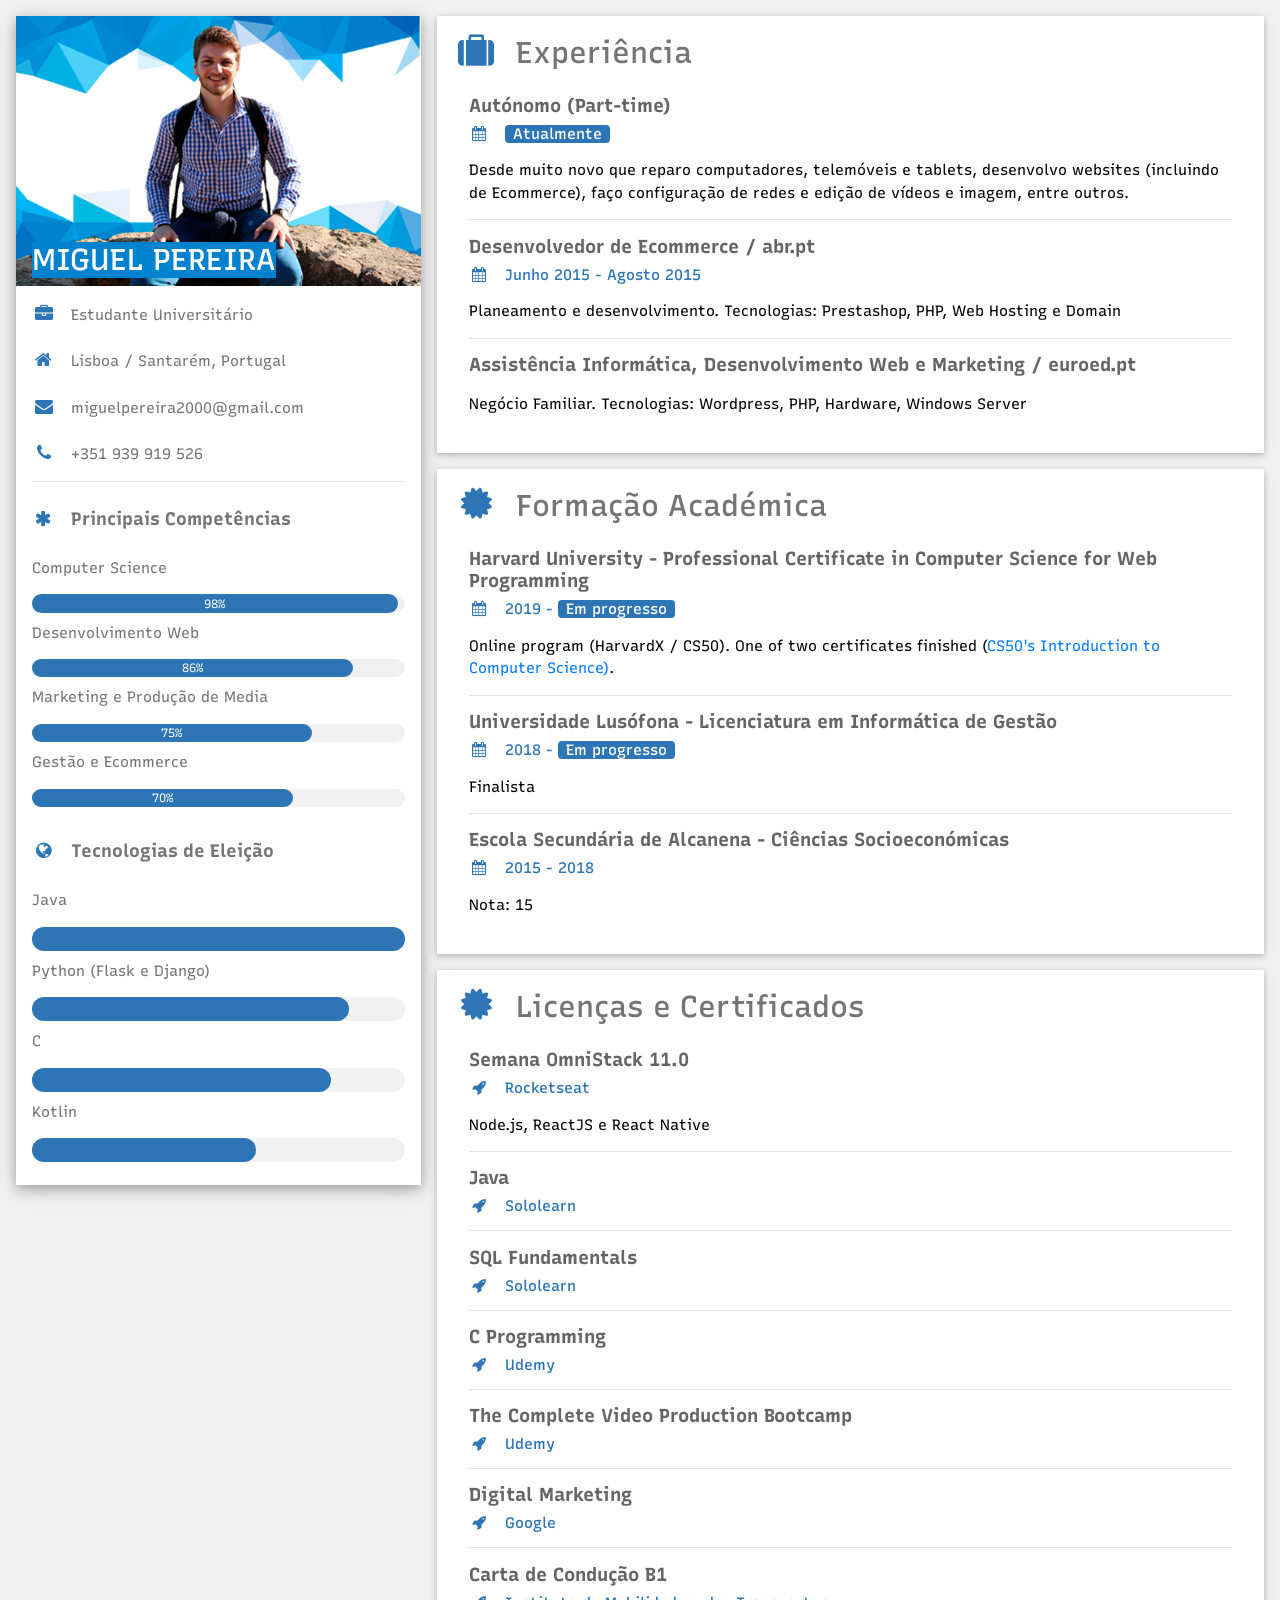
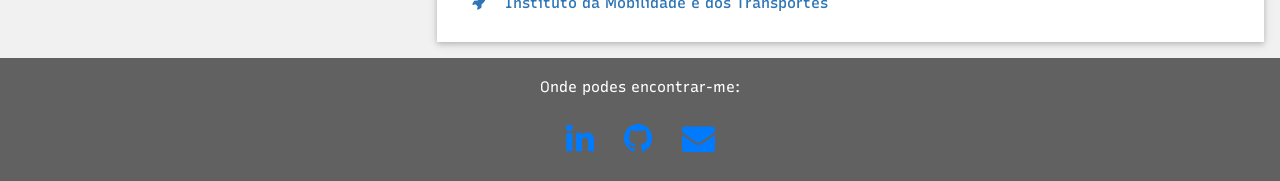
==== commit 1a9f7624: "correções" ====
--- a/index.html
+++ b/index.html
@@ -140,13 +140,13 @@
                         <h5 class="w3-opacity"><b>Harvard University - Professional Certificate in Computer Science for Web
                 Programming</b></h5>
                         <h6 class="w3-text-blue"><i class="fa fa-calendar fa-fw w3-margin-right"></i>2019 - <span class="w3-tag w3-blue w3-round">Em progresso</span></h6>
-                        <p>Online program (HarvardX / CS50)</p>
+                        <p>Online program (HarvardX / CS50). One of two certificates finished (<a href="https://courses.edx.org/certificates/56d81c451d5040b7b2cdbc922885973f">CS50's Introduction to Computer Science)</a>.</p>
                         <hr>
                     </div>
                     <div class="w3-container">
                         <h5 class="w3-opacity"><b>Universidade Lusófona - Licenciatura em Informática de Gestão</b></h5>
-                        <h6 class="w3-text-blue"><i class="fa fa-calendar fa-fw w3-margin-right"></i>2018 - 2021</h6>
-                        <p>Nota: 14</p>
+                        <h6 class="w3-text-blue"><i class="fa fa-calendar fa-fw w3-margin-right"></i>2018 - <span class="w3-tag w3-blue w3-round">Em progresso</span></h6>
+                        <p>Finalista</p>
                         <hr>
                     </div>
                     <div class="w3-container">
